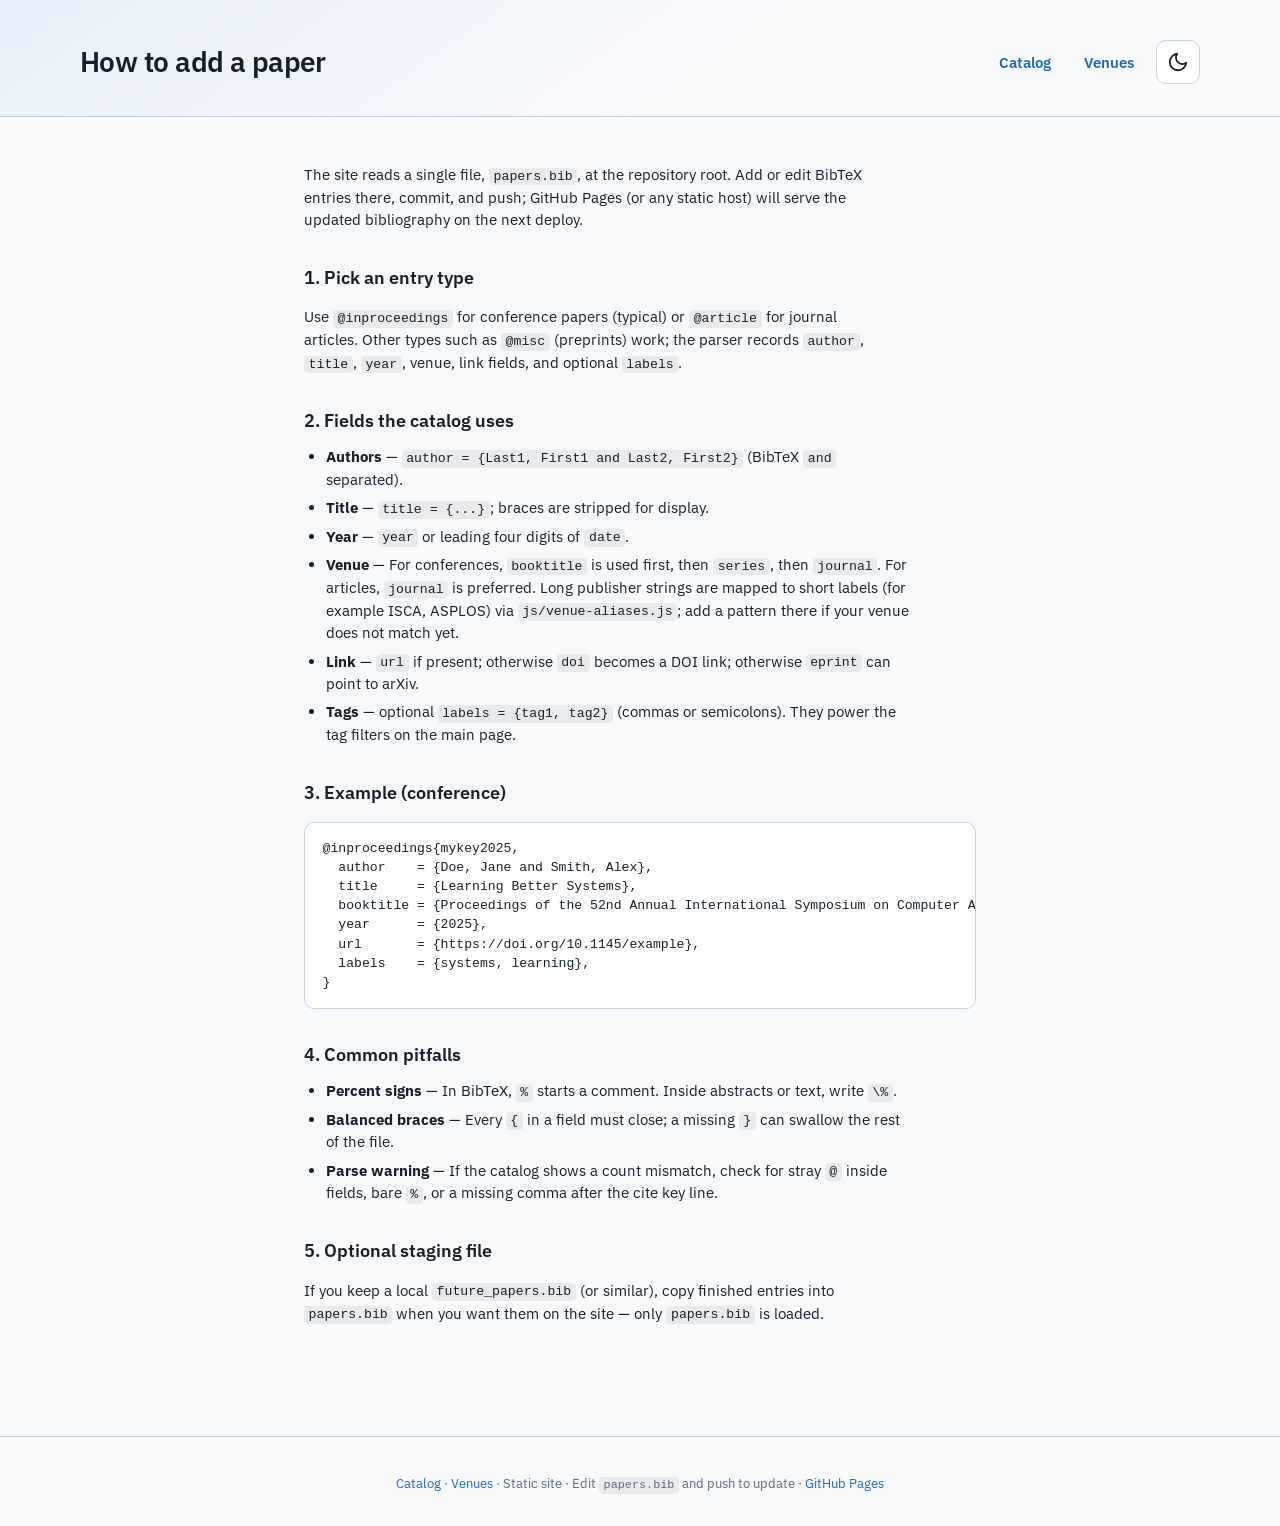
==== add-paper.html @ b333efcd "Added all Arch confs" ====
<!DOCTYPE html>
<html lang="en">
  <head>
    <meta charset="utf-8" />
    <script>
      (function () {
        try {
          var k = "bib-theme";
          var s = localStorage.getItem(k);
          var d = document.documentElement;
          if (s === "light" || s === "dark") {
            d.setAttribute("data-theme", s);
          } else {
            d.setAttribute(
              "data-theme",
              window.matchMedia("(prefers-color-scheme: dark)").matches ? "dark" : "light"
            );
          }
        } catch (e) {
          document.documentElement.setAttribute("data-theme", "dark");
        }
      })();
    </script>
    <meta name="viewport" content="width=device-width, initial-scale=1" />
    <title>How to add a paper · ML for Systems</title>
    <meta name="description" content="Add entries to papers.bib for this catalog." />
    <link rel="preconnect" href="https://fonts.googleapis.com" />
    <link rel="preconnect" href="https://fonts.gstatic.com" crossorigin />
    <link
      href="https://fonts.googleapis.com/css2?family=IBM+Plex+Sans:ital,wght@0,400;0,600;0,700;1,400&display=swap"
      rel="stylesheet"
    />
    <link rel="stylesheet" href="./css/styles.css" />
  </head>
  <body>
    <header class="site-header">
      <div class="site-header__inner">
        <div class="site-header__text">
          <h1 class="page-heading">How to add a paper</h1>
        </div>
        <nav class="site-header__nav" aria-label="Site">
          <a class="site-header__nav-link" href="./">Catalog</a>
          <a class="site-header__nav-link" href="./venues.html">Venues</a>
          <button type="button" class="theme-toggle" id="theme-toggle" aria-label="Toggle color theme">
            <svg class="theme-toggle__icon theme-toggle__icon--sun" viewBox="0 0 24 24" fill="none" aria-hidden="true">
              <circle cx="12" cy="12" r="4" stroke="currentColor" stroke-width="2" />
              <path
                stroke="currentColor"
                stroke-width="2"
                stroke-linecap="round"
                d="M12 2v2M12 20v2M4.93 4.93l1.41 1.41M17.66 17.66l1.41 1.41M2 12h2M20 12h2M4.93 19.07l1.41-1.41M17.66 6.34l1.41-1.41"
              />
            </svg>
            <svg class="theme-toggle__icon theme-toggle__icon--moon" viewBox="0 0 24 24" fill="none" aria-hidden="true">
              <path
                stroke="currentColor"
                stroke-width="2"
                stroke-linecap="round"
                stroke-linejoin="round"
                d="M21 12.79A9 9 0 1111.21 3 7 7 0 0021 12.79z"
              />
            </svg>
          </button>
        </nav>
      </div>
    </header>

    <main class="static-page">
      <p>
        The site reads a single file, <code>papers.bib</code>, at the repository root. Add or edit BibTeX entries
        there, commit, and push; GitHub Pages (or any static host) will serve the updated bibliography on the next
        deploy.
      </p>

      <h2>1. Pick an entry type</h2>
      <p>
        Use <code>@inproceedings</code> for conference papers (typical) or <code>@article</code> for journal
        articles. Other types such as <code>@misc</code> (preprints) work; the parser records
        <code>author</code>, <code>title</code>, <code>year</code>, venue, link fields, and optional
        <code>labels</code>.
      </p>

      <h2>2. Fields the catalog uses</h2>
      <ul>
        <li>
          <strong>Authors</strong> — <code>author = {Last1, First1 and Last2, First2}</code> (BibTeX
          <code>and</code> separated).
        </li>
        <li>
          <strong>Title</strong> — <code>title = {...}</code>; braces are stripped for display.
        </li>
        <li>
          <strong>Year</strong> — <code>year</code> or leading four digits of <code>date</code>.
        </li>
        <li>
          <strong>Venue</strong> — For conferences, <code>booktitle</code> is used first, then
          <code>series</code>, then <code>journal</code>. For articles, <code>journal</code> is preferred. Long
          publisher strings are mapped to short labels (for example ISCA, ASPLOS) via
          <code>js/venue-aliases.js</code>; add a pattern there if your venue does not match yet.
        </li>
        <li>
          <strong>Link</strong> — <code>url</code> if present; otherwise <code>doi</code> becomes a DOI link;
          otherwise <code>eprint</code> can point to arXiv.
        </li>
        <li>
          <strong>Tags</strong> — optional <code>labels = {tag1, tag2}</code> (commas or semicolons). They power
          the tag filters on the main page.
        </li>
      </ul>

      <h2>3. Example (conference)</h2>
      <pre><code>@inproceedings{mykey2025,
  author    = {Doe, Jane and Smith, Alex},
  title     = {Learning Better Systems},
  booktitle = {Proceedings of the 52nd Annual International Symposium on Computer Architecture},
  year      = {2025},
  url       = {https://doi.org/10.1145/example},
  labels    = {systems, learning},
}</code></pre>

      <h2>4. Common pitfalls</h2>
      <ul>
        <li>
          <strong>Percent signs</strong> — In BibTeX, <code>%</code> starts a comment. Inside abstracts or text,
          write <code>\%</code>.
        </li>
        <li>
          <strong>Balanced braces</strong> — Every <code>{</code> in a field must close; a missing
          <code>}</code> can swallow the rest of the file.
        </li>
        <li>
          <strong>Parse warning</strong> — If the catalog shows a count mismatch, check for stray
          <code>@</code> inside fields, bare <code>%</code>, or a missing comma after the cite key line.
        </li>
      </ul>

      <h2>5. Optional staging file</h2>
      <p>
        If you keep a local <code>future_papers.bib</code> (or similar), copy finished entries into
        <code>papers.bib</code> when you want them on the site — only <code>papers.bib</code> is loaded.
      </p>
    </main>

    <footer class="site-footer">
      <p>
        <a href="./">Catalog</a>
        · <a href="./venues.html">Venues</a>
        · Static site · Edit <code>papers.bib</code> and push to update ·
        <a href="https://pages.github.com/">GitHub Pages</a>
      </p>
    </footer>

    <script type="module">
      import { initThemeToggle } from "./js/theme-toggle.js";
      initThemeToggle();
    </script>
  </body>
</html>
---- css/styles.css ----
:root {
  --radius: 10px;
  --font: "IBM Plex Sans", system-ui, sans-serif;
}

[data-theme="dark"] {
  --bg: #0f1419;
  --surface: #1a2332;
  --surface-hover: #243044;
  --border: #2d3a4f;
  --text: #e8eef7;
  --muted: #8b9bb4;
  --accent: #5b9fd4;
  --accent-dim: #3d7aad;
  --chip: #2a3f5c;
  --chip-active: #4a7ab8;
  --bar: #3d6ea5;
  --dash-chart-blue: #42a5f5;
  --dash-chart-orange: #ff9800;
  --dash-icon-bg: rgba(66, 165, 245, 0.15);
  --header-grad-a: #152238;
  --header-grad-b: #0f1419;
  --code-bg: rgba(255, 255, 255, 0.08);
  --error: #f09090;
  color-scheme: dark;
}

[data-theme="light"] {
  --bg: #f8f9fb;
  --surface: #ffffff;
  --surface-hover: #e5ecf4;
  --border: #c5d0df;
  --text: #15202b;
  --muted: #5a6b7d;
  --accent: #1d6bb8;
  --accent-dim: #155a9e;
  --chip: #e2eaf3;
  --chip-active: #c5daf0;
  --bar: #4a8fd4;
  --dash-chart-blue: #1976d2;
  --dash-chart-orange: #f57c00;
  --dash-icon-bg: rgba(25, 118, 210, 0.12);
  --header-grad-a: #e8f0fb;
  --header-grad-b: #f8f9fb;
  --code-bg: rgba(0, 0, 0, 0.06);
  --error: #b83232;
  color-scheme: light;
}

*,
*::before,
*::after {
  box-sizing: border-box;
}

html {
  scroll-behavior: smooth;
}

body {
  margin: 0;
  min-height: 100vh;
  font-family: var(--font);
  background: var(--bg);
  color: var(--text);
  line-height: 1.5;
  font-size: 15px;
}

a {
  color: var(--accent);
  text-decoration: none;
}

a:hover {
  text-decoration: underline;
}

.site-header {
  background: linear-gradient(145deg, var(--header-grad-a) 0%, var(--header-grad-b) 55%);
  border-bottom: 1px solid var(--border);
  padding: 2.5rem 1.5rem 2rem;
}

.site-header__inner {
  max-width: 1120px;
  margin: 0 auto;
  display: flex;
  flex-wrap: wrap;
  align-items: center;
  justify-content: space-between;
  gap: 1rem 1.5rem;
}

.site-header__text {
  flex: 1;
  min-width: min(100%, 16rem);
}

.theme-toggle {
  flex-shrink: 0;
  width: 44px;
  height: 44px;
  padding: 0;
  border-radius: var(--radius);
  border: 1px solid var(--border);
  background: var(--surface);
  color: var(--text);
  cursor: pointer;
  display: grid;
  place-items: center;
  transition: background 0.15s ease, border-color 0.15s ease;
}

.theme-toggle:hover {
  background: var(--surface-hover);
}

.theme-toggle:focus-visible {
  outline: 2px solid var(--accent);
  outline-offset: 2px;
}

.theme-toggle__icon {
  width: 22px;
  height: 22px;
  grid-area: 1 / 1;
}

[data-theme="dark"] .theme-toggle__icon--moon {
  display: none;
}

[data-theme="light"] .theme-toggle__icon--sun {
  display: none;
}

.site-footer code {
  font-size: 0.9em;
  background: var(--code-bg);
  padding: 0.1em 0.35em;
  border-radius: 4px;
}

.site-title {
  margin: 0;
  font-size: clamp(1.75rem, 4vw, 2.25rem);
  font-weight: 600;
  letter-spacing: -0.02em;
}

.site-header__nav {
  display: flex;
  align-items: center;
  gap: 0.25rem 0.75rem;
  flex-shrink: 0;
}

.site-header__nav-link {
  font-size: 0.95rem;
  font-weight: 600;
  padding: 0.45rem 0.65rem;
  border-radius: var(--radius);
  white-space: nowrap;
}

.site-header__nav-link:hover {
  text-decoration: none;
  background: var(--surface-hover);
}

.site-header__nav-link:focus-visible {
  outline: 2px solid var(--accent);
  outline-offset: 2px;
}

.dashboard {
  max-width: 1120px;
  margin: 0 auto;
  padding: 1.25rem 1.5rem 0;
}

.dashboard__grid {
  display: grid;
  grid-template-columns: minmax(200px, 0.95fr) minmax(220px, 1.1fr) minmax(220px, 1.1fr);
  gap: 1rem;
  align-items: stretch;
}

@media (max-width: 960px) {
  .dashboard__grid {
    grid-template-columns: 1fr;
  }
}

.dash-card {
  background: var(--surface);
  border: 1px solid var(--border);
  border-radius: 12px;
  padding: 1rem 1.1rem;
  box-shadow: 0 1px 2px rgba(0, 0, 0, 0.04);
}

[data-theme="dark"] .dash-card {
  box-shadow: none;
}

.dash-card--stats {
  display: flex;
  flex-direction: column;
  justify-content: center;
  gap: 1.1rem;
}

.dash-stat {
  display: flex;
  align-items: center;
  gap: 0.85rem;
}

.dash-stat__icon {
  flex-shrink: 0;
  width: 42px;
  height: 42px;
  border-radius: 10px;
  background: var(--dash-icon-bg);
  color: var(--dash-chart-blue);
  display: grid;
  place-items: center;
}

.dash-stat__body {
  display: flex;
  flex-direction: column;
  line-height: 1.2;
  min-width: 0;
}

.dash-stat__value {
  font-size: 1.65rem;
  font-weight: 700;
  font-variant-numeric: tabular-nums;
  color: var(--text);
}

.dash-stat__label {
  font-size: 0.78rem;
  color: var(--muted);
  margin-top: 0.15rem;
}

.dash-card--chart {
  min-width: 0;
  display: flex;
  flex-direction: column;
}

.vchart {
  display: flex;
  flex-direction: column;
  height: 100%;
  min-height: 220px;
}

.vchart__title {
  margin: 0 0 0.65rem;
  font-size: 0.95rem;
  font-weight: 700;
  color: var(--text);
  letter-spacing: -0.01em;
}

.vchart__scroll {
  flex: 1;
  overflow-x: auto;
  overflow-y: hidden;
  margin: 0 -0.25rem;
  padding: 0 0.25rem;
  -webkit-overflow-scrolling: touch;
}

.vchart__cols {
  display: flex;
  align-items: flex-end;
  gap: 6px;
  min-height: 168px;
  padding-top: 0.25rem;
}

.vchart__col {
  flex: 1 0 26px;
  min-width: 22px;
  max-width: 56px;
  display: flex;
  flex-direction: column;
  align-items: center;
  gap: 5px;
}

.vchart__count {
  font-size: 0.65rem;
  font-weight: 500;
  color: var(--muted);
  font-variant-numeric: tabular-nums;
  min-height: 1rem;
  line-height: 1;
}

.vchart__track {
  width: 100%;
  height: 120px;
  display: flex;
  flex-direction: column;
  justify-content: flex-end;
  align-items: stretch;
}

.vchart__bar {
  width: 100%;
  border-radius: 6px 6px 0 0;
  min-height: 3px;
  transition: height 0.25s ease;
}

.vchart__bar--blue {
  background: var(--dash-chart-blue);
}

.vchart__bar--orange {
  background: var(--dash-chart-orange);
}

.vchart__tick {
  font-size: 0.62rem;
  color: var(--muted);
  text-align: center;
  line-height: 1.15;
  word-break: break-word;
  max-width: 100%;
}

.vchart__empty {
  margin: 0;
  padding: 2rem 0.5rem;
  text-align: center;
  font-size: 0.85rem;
  color: var(--muted);
}

.layout {
  display: grid;
  grid-template-columns: minmax(260px, 320px) 1fr;
  gap: 1.5rem;
  max-width: 1120px;
  margin: 0 auto;
  padding: 1.5rem;
  align-items: start;
}

@media (max-width: 880px) {
  .layout {
    grid-template-columns: 1fr;
  }
}

.sidebar {
  background: var(--surface);
  border: 1px solid var(--border);
  border-radius: var(--radius);
  padding: 1rem 1.1rem;
  position: sticky;
  top: 1rem;
}

.sidebar h2 {
  margin: 0 0 0.75rem;
  font-size: 0.7rem;
  font-weight: 600;
  text-transform: uppercase;
  letter-spacing: 0.08em;
  color: var(--muted);
}

.sidebar section + section {
  margin-top: 1.25rem;
  padding-top: 1.25rem;
  border-top: 1px solid var(--border);
}

.search-wrap {
  margin-bottom: 0.5rem;
}

.search-wrap input {
  width: 100%;
  padding: 0.55rem 0.75rem;
  border-radius: 8px;
  border: 1px solid var(--border);
  background: var(--bg);
  color: var(--text);
  font: inherit;
}

.search-wrap input:focus {
  outline: 2px solid var(--accent-dim);
  border-color: var(--accent);
}

select {
  width: 100%;
  padding: 0.5rem 0.65rem;
  border-radius: 8px;
  border: 1px solid var(--border);
  background: var(--bg);
  color: var(--text);
  font: inherit;
}

select:focus {
  outline: 2px solid var(--accent-dim);
  border-color: var(--accent);
}

.filter-group {
  display: flex;
  flex-wrap: wrap;
  gap: 0.35rem;
  max-height: 160px;
  overflow-y: auto;
  padding-right: 2px;
}

.filter-group--tags {
  max-height: 200px;
}

.chip {
  display: inline-block;
  padding: 0.2rem 0.5rem;
  border-radius: 999px;
  font-size: 0.72rem;
  background: var(--chip);
  color: var(--text);
  border: 1px solid transparent;
  cursor: pointer;
  user-select: none;
}

.chip:hover {
  background: var(--surface-hover);
}

.chip[aria-pressed="true"] {
  background: var(--chip-active);
  border-color: var(--accent);
}

.chip--clear {
  background: transparent;
  border-color: var(--border);
  color: var(--muted);
}

.main-panel h2 {
  margin: 0 0 1rem;
  font-size: 0.85rem;
  font-weight: 600;
  color: var(--muted);
}

.paper-list {
  display: flex;
  flex-direction: column;
  gap: 1rem;
}

.paper-card {
  background: var(--surface);
  border: 1px solid var(--border);
  border-radius: var(--radius);
  padding: 1rem 1.15rem;
  transition: border-color 0.15s;
}

.paper-card:hover {
  border-color: var(--accent-dim);
}

.paper-card__title {
  margin: 0 0 0.5rem;
  font-size: 1.05rem;
  font-weight: 600;
  line-height: 1.35;
}

.paper-card__tags {
  display: flex;
  flex-wrap: wrap;
  gap: 0.35rem;
  margin-bottom: 0.5rem;
}

.paper-card__tag {
  font-size: 0.68rem;
  padding: 0.15rem 0.45rem;
  border-radius: 4px;
  background: var(--chip);
  color: var(--muted);
}

.paper-card__meta {
  font-size: 0.88rem;
  color: var(--muted);
  margin-bottom: 0.35rem;
}

.paper-card__venue {
  font-size: 0.82rem;
  color: var(--accent);
}

.paper-card__links {
  margin-top: 0.5rem;
  display: flex;
  flex-wrap: wrap;
  gap: 0.75rem;
  font-size: 0.82rem;
}

.loading,
.error {
  padding: 2rem;
  text-align: center;
  color: var(--muted);
}

.error {
  color: var(--error);
}

.bib-parse-warning {
  margin: 0 0 1rem;
  padding: 0.75rem 1rem;
  border-radius: 8px;
  border: 1px solid var(--border);
  background: var(--surface);
  color: var(--muted);
  font-size: 0.88rem;
  line-height: 1.45;
}

.site-footer {
  margin-top: 3rem;
  padding: 1.5rem;
  border-top: 1px solid var(--border);
  text-align: center;
  font-size: 0.82rem;
  color: var(--muted);
}

.visually-hidden {
  position: absolute;
  width: 1px;
  height: 1px;
  padding: 0;
  margin: -1px;
  overflow: hidden;
  clip: rect(0, 0, 0, 0);
  border: 0;
}

/* Static help / doc pages (e.g. add-paper.html) */
.static-page {
  max-width: 720px;
  margin: 0 auto;
  padding: 2rem 1.5rem 3rem;
}

.page-heading {
  margin: 0;
  font-size: clamp(1.35rem, 3vw, 1.75rem);
  font-weight: 600;
  letter-spacing: -0.02em;
}

.static-page h2 {
  margin-top: 2rem;
  margin-bottom: 0.5rem;
  font-size: 1.15rem;
  font-weight: 600;
}

.static-page p,
.static-page li {
  max-width: 65ch;
}

.static-page ul,
.static-page ol {
  margin: 0.75rem 0 0;
  padding-left: 1.35rem;
}

.static-page li {
  margin-bottom: 0.35rem;
}

.static-page pre {
  margin: 1rem 0 0;
  padding: 1rem 1.1rem;
  border-radius: var(--radius);
  border: 1px solid var(--border);
  background: var(--surface);
  font-size: 0.82rem;
  overflow-x: auto;
  line-height: 1.45;
}

.static-page code {
  font-size: 0.88em;
  background: var(--code-bg);
  padding: 0.1em 0.35em;
  border-radius: 4px;
}

.static-page pre code {
  padding: 0;
  background: none;
  font-size: inherit;
}

/* venues.html */
.venues-page__lead {
  margin-top: 0;
}

.venues-page__list {
  margin-top: 0.5rem;
}

.venues-page__list li {
  margin-bottom: 0.45rem;
}

.venues-page__meta {
  color: var(--muted);
  font-weight: 400;
  font-size: 0.92em;
}

.venues-page__note {
  margin-top: 1.25rem;
  font-size: 0.9rem;
  color: var(--muted);
  max-width: 65ch;
}
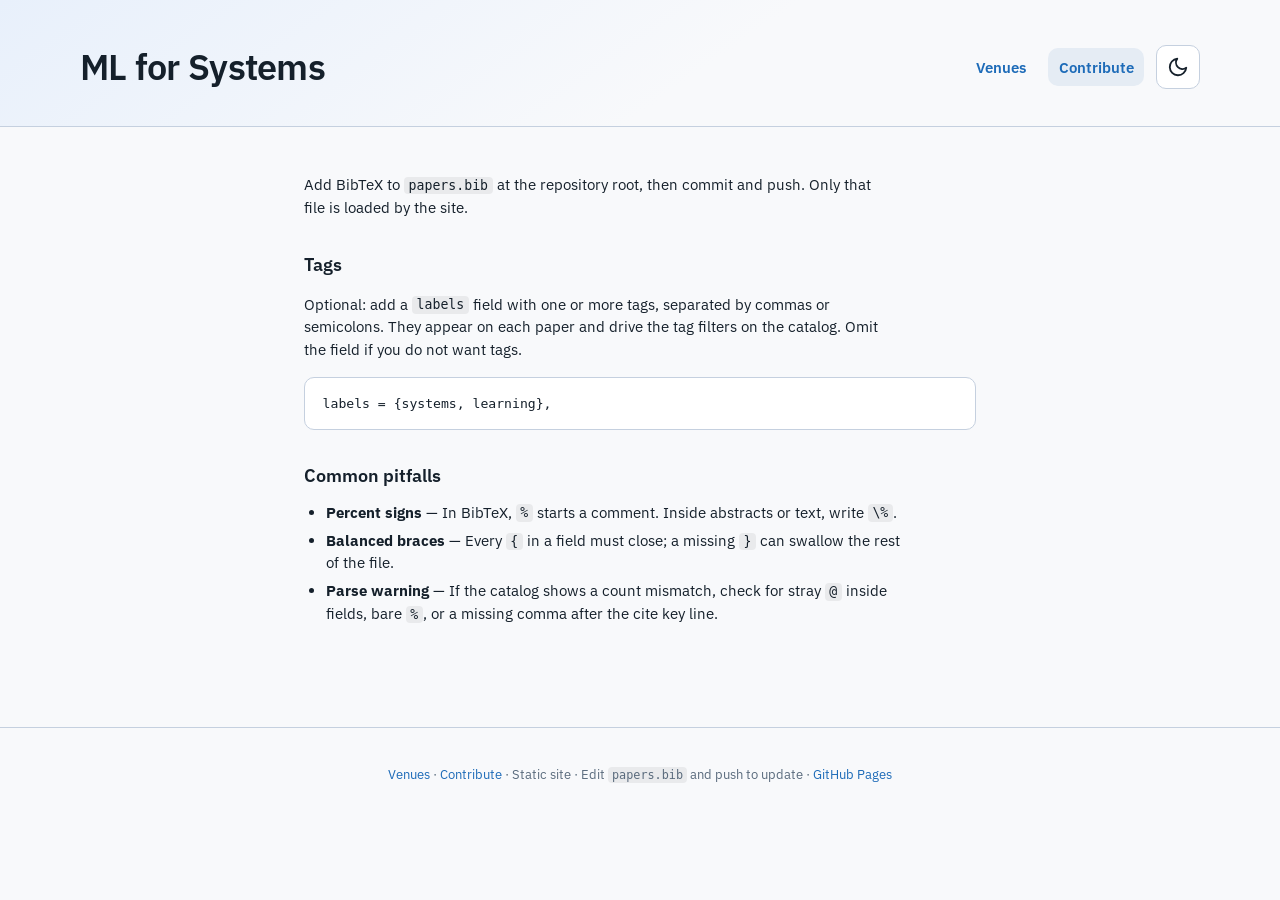
==== commit 4056a467: "Added all Systems confs" ====
--- a/add-paper.html
+++ b/add-paper.html
@@ -22,8 +22,8 @@
       })();
     </script>
     <meta name="viewport" content="width=device-width, initial-scale=1" />
-    <title>How to add a paper · ML for Systems</title>
-    <meta name="description" content="Add entries to papers.bib for this catalog." />
+    <title>Contribute · ML for Systems</title>
+    <meta name="description" content="Add BibTeX to papers.bib for this catalog." />
     <link rel="preconnect" href="https://fonts.googleapis.com" />
     <link rel="preconnect" href="https://fonts.gstatic.com" crossorigin />
     <link
@@ -36,11 +36,13 @@
     <header class="site-header">
       <div class="site-header__inner">
         <div class="site-header__text">
-          <h1 class="page-heading">How to add a paper</h1>
+          <p class="site-title">
+            <a href="./" class="site-title__link">ML for Systems</a>
+          </p>
         </div>
         <nav class="site-header__nav" aria-label="Site">
-          <a class="site-header__nav-link" href="./">Catalog</a>
           <a class="site-header__nav-link" href="./venues.html">Venues</a>
+          <a class="site-header__nav-link" href="./add-paper.html" aria-current="page">Contribute</a>
           <button type="button" class="theme-toggle" id="theme-toggle" aria-label="Toggle color theme">
             <svg class="theme-toggle__icon theme-toggle__icon--sun" viewBox="0 0 24 24" fill="none" aria-hidden="true">
               <circle cx="12" cy="12" r="4" stroke="currentColor" stroke-width="2" />
@@ -66,59 +68,20 @@
     </header>
 
     <main class="static-page">
+      <h1 class="visually-hidden">Contribute</h1>
       <p>
-        The site reads a single file, <code>papers.bib</code>, at the repository root. Add or edit BibTeX entries
-        there, commit, and push; GitHub Pages (or any static host) will serve the updated bibliography on the next
-        deploy.
+        Add BibTeX to <code>papers.bib</code> at the repository root, then commit and push. Only that file is
+        loaded by the site.
       </p>
 
-      <h2>1. Pick an entry type</h2>
+      <h2>Tags</h2>
       <p>
-        Use <code>@inproceedings</code> for conference papers (typical) or <code>@article</code> for journal
-        articles. Other types such as <code>@misc</code> (preprints) work; the parser records
-        <code>author</code>, <code>title</code>, <code>year</code>, venue, link fields, and optional
-        <code>labels</code>.
+        Optional: add a <code>labels</code> field with one or more tags, separated by commas or semicolons. They
+        appear on each paper and drive the tag filters on the catalog. Omit the field if you do not want tags.
       </p>
+      <pre><code>labels = {systems, learning},</code></pre>
 
-      <h2>2. Fields the catalog uses</h2>
-      <ul>
-        <li>
-          <strong>Authors</strong> — <code>author = {Last1, First1 and Last2, First2}</code> (BibTeX
-          <code>and</code> separated).
-        </li>
-        <li>
-          <strong>Title</strong> — <code>title = {...}</code>; braces are stripped for display.
-        </li>
-        <li>
-          <strong>Year</strong> — <code>year</code> or leading four digits of <code>date</code>.
-        </li>
-        <li>
-          <strong>Venue</strong> — For conferences, <code>booktitle</code> is used first, then
-          <code>series</code>, then <code>journal</code>. For articles, <code>journal</code> is preferred. Long
-          publisher strings are mapped to short labels (for example ISCA, ASPLOS) via
-          <code>js/venue-aliases.js</code>; add a pattern there if your venue does not match yet.
-        </li>
-        <li>
-          <strong>Link</strong> — <code>url</code> if present; otherwise <code>doi</code> becomes a DOI link;
-          otherwise <code>eprint</code> can point to arXiv.
-        </li>
-        <li>
-          <strong>Tags</strong> — optional <code>labels = {tag1, tag2}</code> (commas or semicolons). They power
-          the tag filters on the main page.
-        </li>
-      </ul>
-
-      <h2>3. Example (conference)</h2>
-      <pre><code>@inproceedings{mykey2025,
-  author    = {Doe, Jane and Smith, Alex},
-  title     = {Learning Better Systems},
-  booktitle = {Proceedings of the 52nd Annual International Symposium on Computer Architecture},
-  year      = {2025},
-  url       = {https://doi.org/10.1145/example},
-  labels    = {systems, learning},
-}</code></pre>
-
-      <h2>4. Common pitfalls</h2>
+      <h2>Common pitfalls</h2>
       <ul>
         <li>
           <strong>Percent signs</strong> — In BibTeX, <code>%</code> starts a comment. Inside abstracts or text,
@@ -133,18 +96,12 @@
           <code>@</code> inside fields, bare <code>%</code>, or a missing comma after the cite key line.
         </li>
       </ul>
-
-      <h2>5. Optional staging file</h2>
-      <p>
-        If you keep a local <code>future_papers.bib</code> (or similar), copy finished entries into
-        <code>papers.bib</code> when you want them on the site — only <code>papers.bib</code> is loaded.
-      </p>
     </main>
 
     <footer class="site-footer">
       <p>
-        <a href="./">Catalog</a>
-        · <a href="./venues.html">Venues</a>
+        <a href="./venues.html">Venues</a>
+        · <a href="./add-paper.html" aria-current="page">Contribute</a>
         · Static site · Edit <code>papers.bib</code> and push to update ·
         <a href="https://pages.github.com/">GitHub Pages</a>
       </p>
--- a/css/styles.css
+++ b/css/styles.css
@@ -149,6 +149,15 @@
   letter-spacing: -0.02em;
 }
 
+.site-title__link {
+  color: inherit;
+  text-decoration: none;
+}
+
+.site-title__link:hover {
+  text-decoration: underline;
+}
+
 .site-header__nav {
   display: flex;
   align-items: center;
@@ -172,6 +181,10 @@
 .site-header__nav-link:focus-visible {
   outline: 2px solid var(--accent);
   outline-offset: 2px;
+}
+
+.site-header__nav-link[aria-current="page"] {
+  background: var(--surface-hover);
 }
 
 .dashboard {
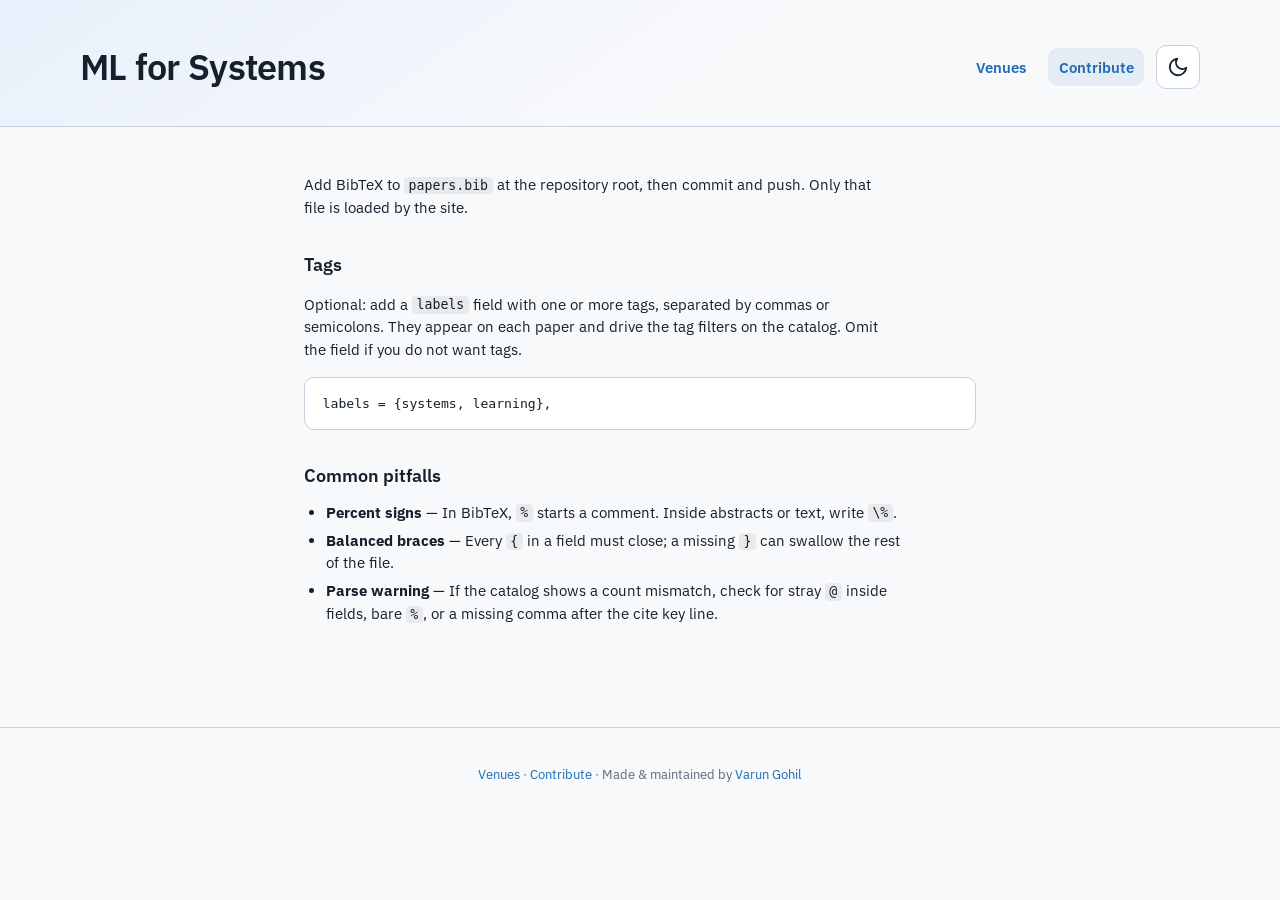
==== commit 985f30d7: "Added misc papers" ====
--- a/add-paper.html
+++ b/add-paper.html
@@ -30,7 +30,7 @@
       href="https://fonts.googleapis.com/css2?family=IBM+Plex+Sans:ital,wght@0,400;0,600;0,700;1,400&display=swap"
       rel="stylesheet"
     />
-    <link rel="stylesheet" href="./css/styles.css" />
+    <link rel="stylesheet" href="./css/styles.css?v=3" />
   </head>
   <body>
     <header class="site-header">
@@ -102,8 +102,8 @@
       <p>
         <a href="./venues.html">Venues</a>
         · <a href="./add-paper.html" aria-current="page">Contribute</a>
-        · Static site · Edit <code>papers.bib</code> and push to update ·
-        <a href="https://pages.github.com/">GitHub Pages</a>
+        · Made &amp; maintained by
+        <a href="https://varungohil.github.io/">Varun Gohil</a>
       </p>
     </footer>
 
--- a/css/styles.css
+++ b/css/styles.css
@@ -352,6 +352,20 @@
   max-width: 100%;
 }
 
+/* Top Venues: wider columns so labels like SIGCOMM stay on one line */
+.vchart__cols--venues .vchart__col {
+  flex: 1 0 52px;
+  min-width: 48px;
+  max-width: 88px;
+}
+
+.vchart__cols--venues .vchart__tick {
+  white-space: nowrap;
+  word-break: normal;
+  overflow: hidden;
+  text-overflow: ellipsis;
+}
+
 .vchart__empty {
   margin: 0;
   padding: 2rem 0.5rem;
